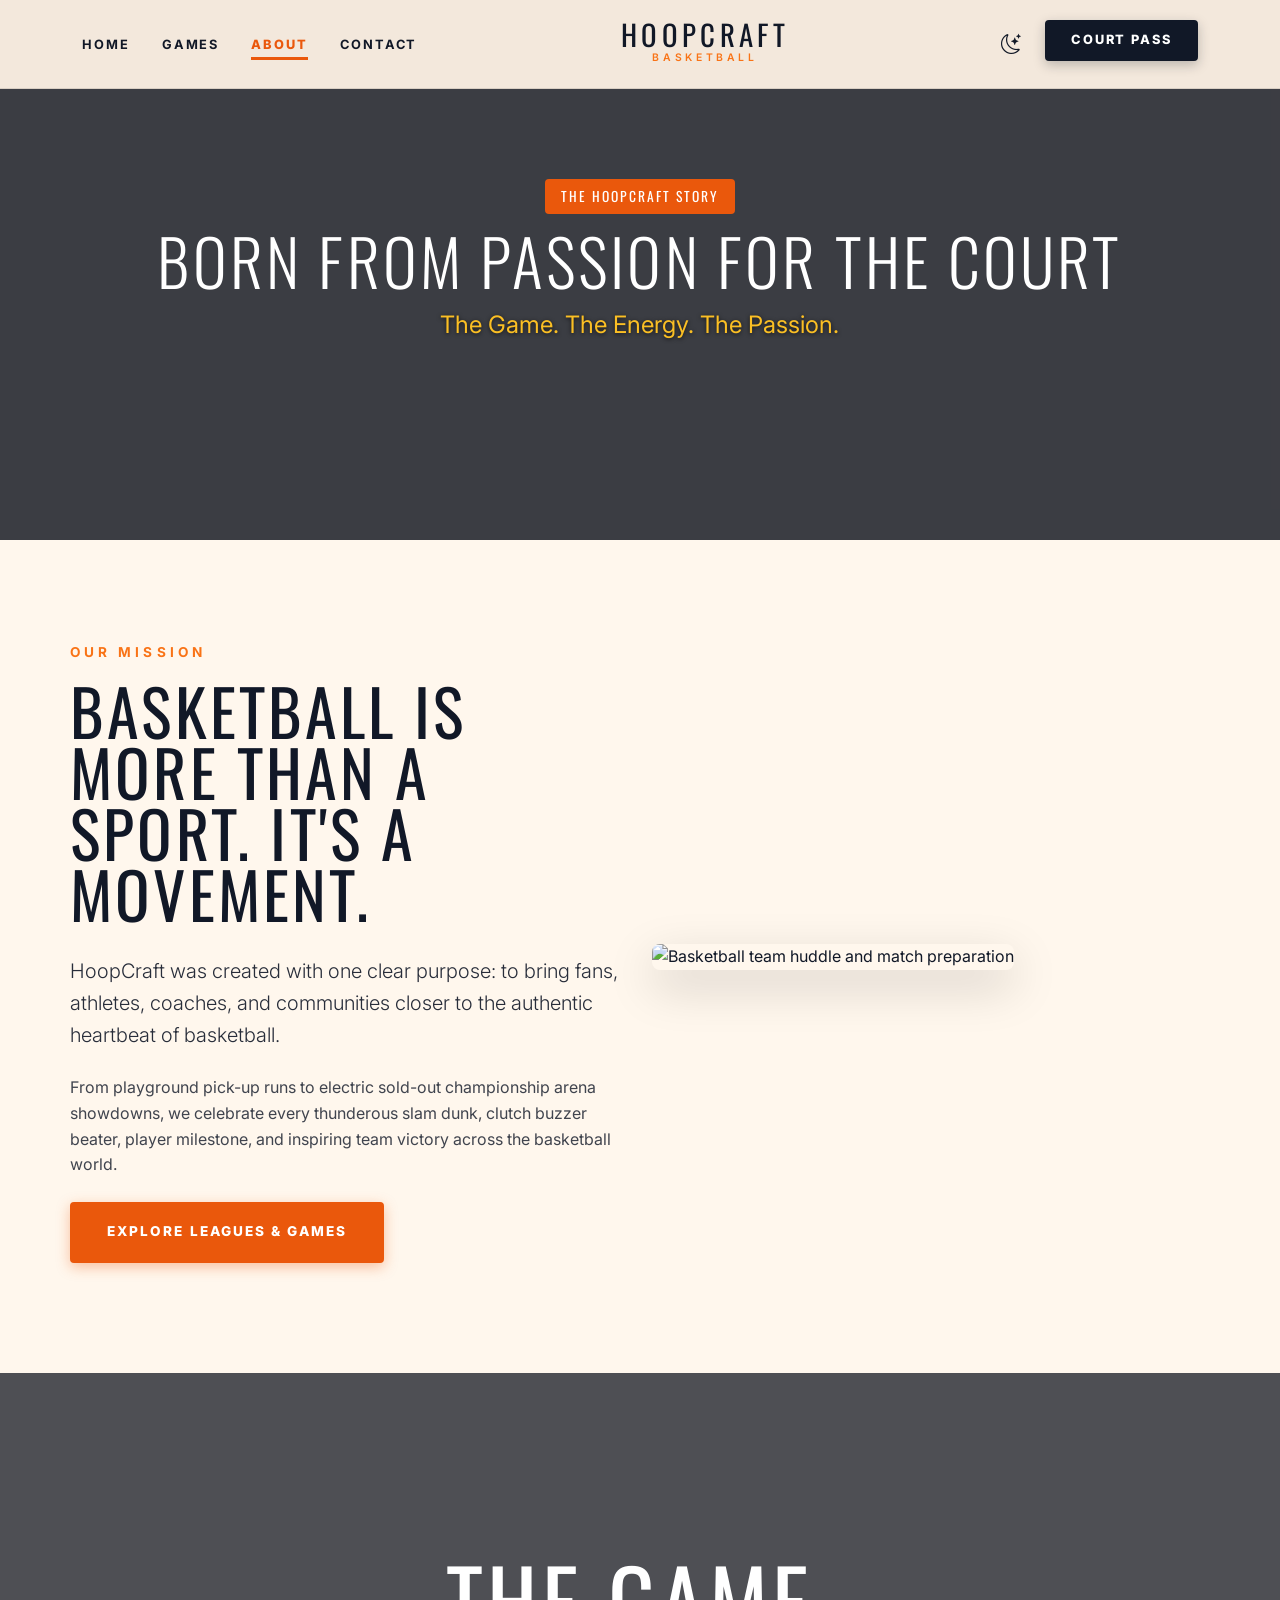
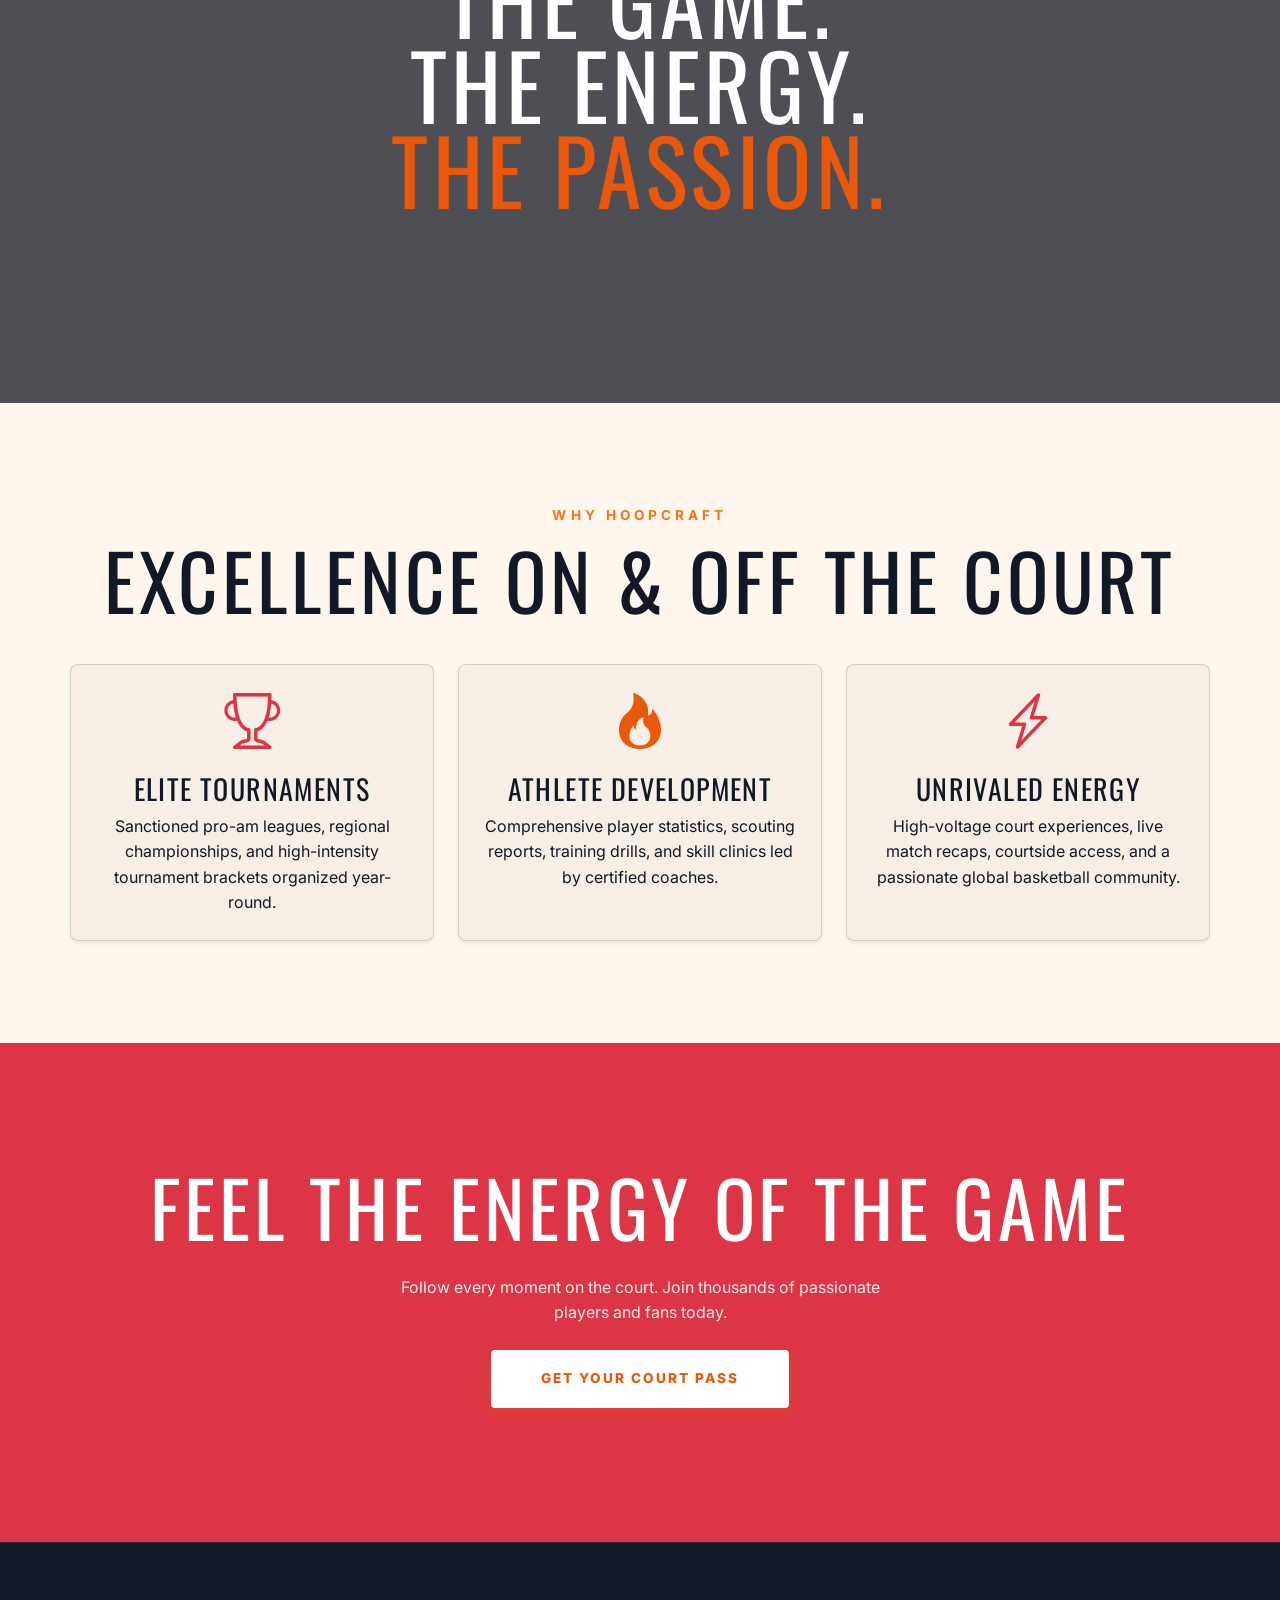
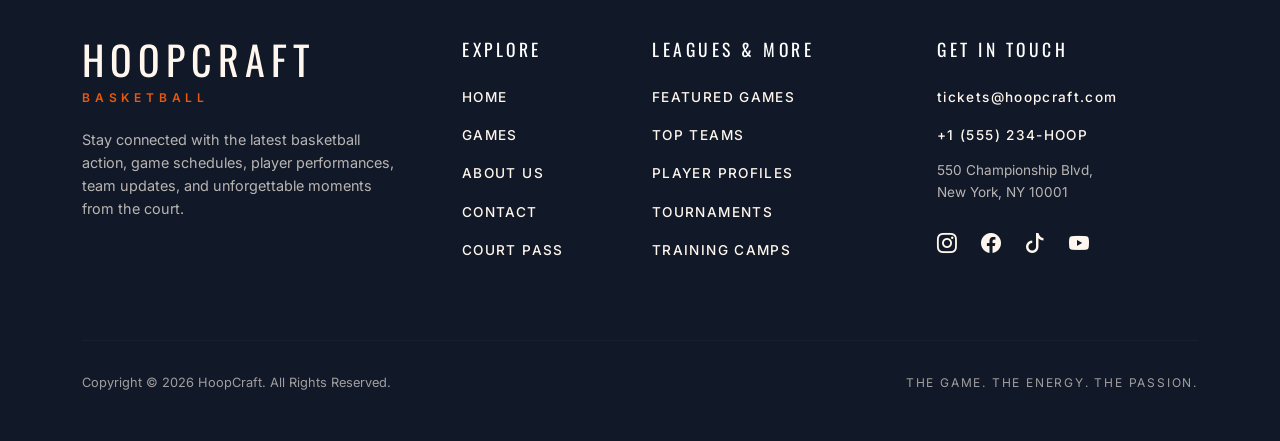
==== about.html @ c0558b5f "feat: complete basketball website with responsive UI and theme updates" ====
<!DOCTYPE html>
<html lang="en" data-theme="light">
<head>
  <meta charset="UTF-8">
  <meta name="viewport" content="width=device-width, initial-scale=1.0">
  
  <!-- SEO Metadata -->
  <title>About Us — HoopCraft Basketball</title>
  <meta name="description" content="Discover HoopCraft: Born from a deep passion for the court, celebrating athletes, unforgettable game moments, championships, and basketball culture.">
  
  <!-- Open Graph Metadata -->
  <meta property="og:title" content="About Us — HoopCraft Basketball">
  <meta property="og:description" content="Discover HoopCraft: Born from a deep passion for the court, celebrating athletes, unforgettable game moments, championships, and basketball culture.">
  <meta property="og:type" content="website">
  <meta property="og:image" content="https://images.unsplash.com/photo-1504450758481-7338eba7524a">

  <!-- Favicon -->
  <link rel="icon" type="image/svg+xml" href="assets/images/favicon.svg">

  <!-- Bootstrap 5 CDN -->
  <link href="https://cdn.jsdelivr.net/npm/bootstrap@5.3.0/dist/css/bootstrap.min.css" rel="stylesheet">
  <!-- Bootstrap Icons CDN -->
  <link href="https://cdn.jsdelivr.net/npm/bootstrap-icons@1.11.0/font/bootstrap-icons.css" rel="stylesheet">
  
  <!-- Local Styles -->
  <link rel="stylesheet" href="assets/css/style.css">
</head>
<body>

  <!-- Header Navigation -->
  <header>
    <nav class="header-nav">
      <div class="container d-flex align-items-center justify-content-between">
        <!-- Desktop Navigation: Left -->
        <ul class="nav-desktop-links d-flex list-unstyled m-0 p-0">
          <li><a href="index.html" class="nav-link-custom">Home</a></li>
          <li><a href="menu.html" class="nav-link-custom">Games</a></li>
          <li><a href="about.html" class="nav-link-custom active">About</a></li>
          <li><a href="contact.html" class="nav-link-custom">Contact</a></li>
        </ul>
        
        <!-- Logo: Center -->
        <div class="brand-logo-container">
          <a href="index.html" class="brand-logo">
            HOOPCRAFT
            <span>BASKETBALL</span>
          </a>
        </div>

        <!-- Desktop Navigation: Right -->
        <div class="d-flex align-items-center">
          <button class="theme-toggle-btn me-3" aria-label="Toggle Light and Dark Mode">
            <i class="bi bi-moon-stars"></i>
          </button>
          <div class="nav-desktop-reserve">
            <a href="reservation.html" class="btn-premium btn-premium-solid py-2 px-4" style="font-size: 0.8rem;">COURT PASS</a>
          </div>
          <!-- Mobile Hamburger Toggle -->
          <button class="hamburger-menu ms-2" aria-label="Open Navigation Overlay">
            <i class="bi bi-list"></i>
          </button>
        </div>
      </div>
    </nav>

    <!-- Mobile Navigation Overlay Drawer -->
    <div class="mobile-nav-overlay">
      <button class="mobile-nav-close" aria-label="Close Navigation Overlay">
        <i class="bi bi-x-lg"></i>
      </button>
      <ul class="mobile-nav-links">
        <li class="mobile-nav-item"><a href="index.html" class="mobile-nav-link">Home</a></li>
        <li class="mobile-nav-item"><a href="menu.html" class="mobile-nav-link">Games</a></li>
        <li class="mobile-nav-item"><a href="about.html" class="mobile-nav-link active">About</a></li>
        <li class="mobile-nav-item"><a href="contact.html" class="mobile-nav-link">Contact</a></li>
        <li class="mobile-nav-item mt-3"><a href="reservation.html" class="mobile-nav-btn-tab">COURT PASS</a></li>
      </ul>
    </div>
  </header>

  <main>
    <!-- About Hero Section -->
    <section class="page-hero">
      <div class="page-hero-bg" style="background-image: url('https://images.unsplash.com/photo-1504450758481-7338eba7524a');"></div>
      <div class="page-hero-overlay" style="background: rgba(11,15,25,0.8);"></div>
      <div class="page-hero-content">
        <span class="badge-fast-food mb-2">THE HOOPCRAFT STORY</span>
        <h1 class="display-3 font-heading text-white">BORN FROM PASSION FOR THE COURT</h1>
        <p class="font-body text-warning fs-4 mt-2">The Game. The Energy. The Passion.</p>
      </div>
    </section>

    <!-- Editorial Story Section -->
    <section class="section-padding container">
      <div class="row align-items-center gy-5">
        <div class="col-lg-6 animate-slide-left">
          <span class="small-label">OUR MISSION</span>
          <h2 class="section-title" style="font-size: clamp(2.5rem, 5vw, 4.5rem);">BASKETBALL IS MORE THAN A SPORT. IT'S A MOVEMENT.</h2>
          <p class="font-body fs-5 mb-4" style="opacity: 0.9; font-weight: 300;">
            HoopCraft was created with one clear purpose: to bring fans, athletes, coaches, and communities closer to the authentic heartbeat of basketball.
          </p>
          <p class="font-body mb-4" style="opacity: 0.8;">
            From playground pick-up runs to electric sold-out championship arena showdowns, we celebrate every thunderous slam dunk, clutch buzzer beater, player milestone, and inspiring team victory across the basketball world.
          </p>
          <a href="menu.html" class="btn-premium btn-premium-solid">EXPLORE LEAGUES &amp; GAMES</a>
        </div>

        <div class="col-lg-6 animate-slide-right stagger-1">
          <div class="position-relative">
            <img src="https://encrypted-tbn0.gstatic.com/images?q=tbn:ANd9GcQwoprIeT97_FfTJOeS6K6BUx9NhJBRq5Vjdr_ra5K9u4qt_gdjZ7F3lJY&s=10" alt="Basketball team huddle and match preparation" class="img-fluid rounded-3 shadow-lg w-100">
          </div>
        </div>
      </div>
    </section>

    <!-- Parallax Brand Statement Section -->
    <section class="parallax-image-section">
      <div class="parallax-bg" style="background-image: url('https://images.unsplash.com/photo-1546519638-68e109498ffc');"></div>
      <div class="parallax-overlay" style="background: rgba(11,15,25,0.72);"></div>
      <div class="parallax-content container text-center">
        <h2 class="animate-reveal text-white" style="font-size: clamp(2.8rem, 7vw, 6.5rem); font-family: var(--font-heading); line-height: 0.95;">
          THE GAME.<br>THE ENERGY.<br><span class="text-warning">THE PASSION.</span>
        </h2>
      </div>
    </section>

    <!-- Quality & Core Values Section -->
    <section class="section-padding container text-center">
      <span class="small-label animate-reveal">WHY HOOPCRAFT</span>
      <h2 class="section-title animate-reveal stagger-1 mb-5">EXCELLENCE ON &amp; OFF THE COURT</h2>

      <div class="row g-4">
        <!-- Feature 1 -->
        <div class="col-lg-4 col-md-6 animate-scale">
          <div class="p-4 rounded-3 h-100 shadow-sm" style="background-color: var(--card-bg); border: 1px solid var(--border-color);">
            <div class="display-4 text-danger mb-3"><i class="bi bi-trophy"></i></div>
            <h3 class="font-heading fs-3">ELITE TOURNAMENTS</h3>
            <p class="font-body opacity-80 mb-0">Sanctioned pro-am leagues, regional championships, and high-intensity tournament brackets organized year-round.</p>
          </div>
        </div>

        <!-- Feature 2 -->
        <div class="col-lg-4 col-md-6 animate-scale stagger-1">
          <div class="p-4 rounded-3 h-100 shadow-sm" style="background-color: var(--card-bg); border: 1px solid var(--border-color);">
            <div class="display-4 text-warning mb-3"><i class="bi bi-fire"></i></div>
            <h3 class="font-heading fs-3">ATHLETE DEVELOPMENT</h3>
            <p class="font-body opacity-80 mb-0">Comprehensive player statistics, scouting reports, training drills, and skill clinics led by certified coaches.</p>
          </div>
        </div>

        <!-- Feature 3 -->
        <div class="col-lg-4 col-md-6 animate-scale stagger-2">
          <div class="p-4 rounded-3 h-100 shadow-sm" style="background-color: var(--card-bg); border: 1px solid var(--border-color);">
            <div class="display-4 text-danger mb-3"><i class="bi bi-lightning-charge"></i></div>
            <h3 class="font-heading fs-3">UNRIVALED ENERGY</h3>
            <p class="font-body opacity-80 mb-0">High-voltage court experiences, live match recaps, courtside access, and a passionate global basketball community.</p>
          </div>
        </div>
      </div>
    </section>

    <!-- CTA Section -->
    <section class="section-padding text-center bg-danger text-white">
      <div class="container py-4">
        <h2 class="section-title text-white animate-reveal" style="font-size: clamp(2.5rem, 6vw, 5.5rem);">FEEL THE ENERGY OF THE GAME</h2>
        <p class="font-body mx-auto mb-4" style="max-width: 500px; opacity: 0.9;">
          Follow every moment on the court. Join thousands of passionate players and fans today.
        </p>
        <a href="reservation.html" class="btn-premium btn-premium-solid bg-white text-danger border-white py-3 px-5 fw-bold">GET YOUR COURT PASS</a>
      </div>
    </section>
  </main>

  <!-- Footer Section -->
  <footer class="footer-section">
    <div class="container">
      <div class="row gy-5">
        <!-- Brand Info -->
        <div class="col-lg-4 col-md-12">
          <a href="index.html" class="footer-logo">
            HOOPCRAFT
            <span class="text-warning">BASKETBALL</span>
          </a>
          <p class="font-body mt-4" style="opacity: 0.7; max-width: 320px; font-size: 0.9rem;">
            Stay connected with the latest basketball action, game schedules, player performances, team updates, and unforgettable moments from the court.
          </p>
        </div>
        
        <!-- Navigation Links -->
        <div class="col-lg-2 col-md-4 col-6">
          <h5 class="text-white mb-4 letter-spacing-lg" style="font-size: 1.1rem;">EXPLORE</h5>
          <ul class="footer-links">
            <li><a href="index.html" class="footer-link-item">Home</a></li>
            <li><a href="menu.html" class="footer-link-item">Games</a></li>
            <li><a href="about.html" class="footer-link-item">About Us</a></li>
            <li><a href="contact.html" class="footer-link-item">Contact</a></li>
            <li><a href="reservation.html" class="footer-link-item">Court Pass</a></li>
          </ul>
        </div>
        
        <!-- Categories -->
        <div class="col-lg-3 col-md-4 col-6">
          <h5 class="text-white mb-4 letter-spacing-lg" style="font-size: 1.1rem;">LEAGUES &amp; MORE</h5>
          <ul class="footer-links">
            <li><a href="menu.html" class="footer-link-item">Featured Games</a></li>
            <li><a href="menu.html" class="footer-link-item">Top Teams</a></li>
            <li><a href="menu.html" class="footer-link-item">Player Profiles</a></li>
            <li><a href="menu.html" class="footer-link-item">Tournaments</a></li>
            <li><a href="menu.html" class="footer-link-item">Training Camps</a></li>
          </ul>
        </div>
        
        <!-- Contact Details -->
        <div class="col-lg-3 col-md-4 col-12">
          <h5 class="text-white mb-4 letter-spacing-lg" style="font-size: 1.1rem;">GET IN TOUCH</h5>
          <ul class="footer-links mb-4">
            <li><a href="mailto:tickets@hoopcraft.com" class="footer-link-item" style="text-transform: none;">tickets@hoopcraft.com</a></li>
            <li><a href="tel:+15552344667" class="footer-link-item">+1 (555) 234-HOOP</a></li>
            <li><p class="mb-0" style="font-size: 0.85rem; opacity: 0.7;">550 Championship Blvd,<br>New York, NY 10001</p></li>
          </ul>
          <div class="social-links">
            <a href="#" class="social-link-item" aria-label="Instagram"><i class="bi bi-instagram"></i></a>
            <a href="#" class="social-link-item" aria-label="Facebook"><i class="bi bi-facebook"></i></a>
            <a href="#" class="social-link-item" aria-label="TikTok"><i class="bi bi-tiktok"></i></a>
            <a href="#" class="social-link-item" aria-label="YouTube"><i class="bi bi-youtube"></i></a>
          </div>
        </div>
      </div>
      
      <!-- Footer Bottom -->
      <div class="footer-bottom d-flex flex-column flex-md-row justify-content-between align-items-center">
        <p class="mb-0 text-center text-md-start">Copyright &copy; 2026 HoopCraft. All Rights Reserved.</p>
        <p class="mb-0 mt-2 mt-md-0 text-center text-md-end" style="font-size: 0.75rem; letter-spacing: 0.15em;">THE GAME. THE ENERGY. THE PASSION.</p>
      </div>
    </div>
  </footer>

  <!-- Scripts -->
  <script src="https://cdn.jsdelivr.net/npm/bootstrap@5.3.0/dist/js/bootstrap.bundle.min.js"></script>
  <script src="assets/js/main.js"></script>
</body>
</html>
---- assets/css/style.css ----
/* 
 * HOOPCRAFT — THE GAME. THE ENERGY. THE PASSION.
 * BASKETBALL DESIGN SYSTEM & STYLE SHEET
 */

@import url('https://fonts.googleapis.com/css2?family=Inter:wght@300;400;500;600;700;800;900&family=Oswald:wght@400;500;600;700&display=swap');

:root {
  /* Basketball Brand Colors */
  --color-orange: #F97316;
  --color-deep-orange: #EA580C;
  --color-charcoal: #111827;
  --color-deep-black: #0B0F19;
  --color-warm-white: #FFF7ED;
  --color-soft-gray: #F3F4F6;
  --color-gold: #FBBF24;

  /* Backward Compatibility Aliases */
  --color-sand: #FFF7ED;
  --color-espresso: #111827;
  --color-cream: #FFF7ED;
  --color-dark-brown: #0B0F19;
  --color-red: #EA580C;
  --color-yellow: #FBBF24;

  /* Theme variables - Light Mode by default */
  --bg-primary: var(--color-warm-white);
  --bg-secondary: var(--color-charcoal);
  --text-primary: var(--color-charcoal);
  --text-secondary: var(--color-warm-white);
  --accent: #EA580C; /* Deep Orange for sharp contrast in light mode */
  --accent-muted: #F97316; /* Orange for badges, highlights and labels */
  --border-color: rgba(17, 24, 39, 0.15);
  --border-hover: rgba(234, 88, 12, 0.5);
  --card-bg: rgba(17, 24, 39, 0.03);

  /* Basketball Typography */
  --font-heading: 'Oswald', sans-serif;
  --font-body: 'Inter', sans-serif;
  --font-script: 'Oswald', sans-serif;

  /* Transitions */
  --transition-smooth: all 0.5s cubic-bezier(0.25, 1, 0.5, 1);
  --transition-fast: all 0.25s ease;
}

[data-theme="dark"] {
  --bg-primary: var(--color-deep-black);
  --bg-secondary: var(--color-warm-white);
  --text-primary: var(--color-warm-white);
  --text-secondary: var(--color-charcoal);
  --accent: var(--color-orange); /* Vibrant Basketball Orange in dark mode */
  --accent-muted: var(--color-gold); /* Golden Yellow in dark mode */
  --border-color: rgba(255, 247, 237, 0.14);
  --border-hover: rgba(249, 115, 22, 0.5);
  --card-bg: rgba(255, 247, 237, 0.04);
}

[data-theme="dark"] .btn-premium-solid {
  border: 2px solid #FBBF24 !important;
  background-color: #EA580C !important;
  color: #ffffff !important;
  box-shadow: 0 4px 16px rgba(234, 88, 12, 0.45);
}

[data-theme="dark"] .btn-premium-solid:hover {
  background-color: #FBBF24 !important;
  border-color: #FBBF24 !important;
  color: #111827 !important;
}

[data-theme="dark"] .btn-premium-outline {
  border: 2px solid #FBBF24 !important;
  color: #FBBF24 !important;
}

/* Global Reset & Base Styles */
* {
  box-sizing: border-box;
  margin: 0;
  padding: 0;
}

html {
  scroll-behavior: smooth;
  overflow-x: hidden;
  font-size: 16px;
}

body {
  font-family: var(--font-body);
  background-color: var(--bg-primary);
  color: var(--text-primary);
  transition: background-color 0.6s cubic-bezier(0.25, 1, 0.5, 1), color 0.6s cubic-bezier(0.25, 1, 0.5, 1);
  overflow-x: hidden;
  line-height: 1.6;
}

/* Page Transition Overlay */
.page-transition-overlay {
  position: fixed;
  top: 0;
  left: 0;
  width: 100%;
  height: 100%;
  background-color: var(--color-espresso);
  z-index: 9999;
  transform: translateY(0);
  transition: transform 0.6s cubic-bezier(0.85, 0, 0.15, 1);
  pointer-events: none;
}
.page-transition-overlay.active {
  transform: translateY(-100%);
}

/* Custom Scrollbar */
::-webkit-scrollbar {
  width: 8px;
}
::-webkit-scrollbar-track {
  background: var(--bg-primary);
}
::-webkit-scrollbar-thumb {
  background: var(--accent-muted);
}
::-webkit-scrollbar-thumb:hover {
  background: var(--accent);
}

/* Typography & Headers */
h1, h2, h3, h4, h5, h6 {
  font-family: var(--font-heading);
  letter-spacing: 0.05em;
  font-weight: 400;
  text-transform: uppercase;
}

.font-script {
  font-family: var(--font-script);
  font-style: italic;
  text-transform: none;
  font-weight: 400;
  letter-spacing: 0;
}

.text-stroke {
  -webkit-text-stroke: 1px var(--text-primary);
  color: transparent;
}

/* Utility Layouts */
.section-padding {
  padding: clamp(4rem, 8vw, 10rem) 0;
}

.letter-spacing-lg {
  letter-spacing: 0.2em;
}

.small-label {
  font-family: var(--font-body);
  font-weight: 700;
  font-size: clamp(0.7rem, 1.5vw, 0.85rem);
  text-transform: uppercase;
  color: var(--accent-muted);
  display: block;
  margin-bottom: 1rem;
  letter-spacing: 0.3em;
}

.section-title {
  font-size: clamp(2.5rem, 6vw, 5.5rem);
  line-height: 0.95;
  margin-bottom: 2rem;
}

/* Premium Buttons */
.btn-premium {
  font-family: var(--font-body);
  font-weight: 700;
  font-size: 0.85rem;
  letter-spacing: 0.15em;
  text-transform: uppercase;
  padding: 1.1rem 2.2rem;
  border-radius: 4px;
  transition: var(--transition-smooth);
  position: relative;
  overflow: hidden;
  z-index: 1;
  display: inline-block;
  text-decoration: none;
  text-align: center;
}

.btn-premium-outline {
  border: 2px solid var(--text-primary);
  background: transparent;
  color: var(--text-primary) !important;
}

.btn-premium-outline::before {
  content: '';
  position: absolute;
  top: 0;
  left: 0;
  width: 100%;
  height: 100%;
  background-color: var(--color-red);
  z-index: -1;
  transform: scaleX(0);
  transform-origin: right;
  transition: transform 0.4s cubic-bezier(0.25, 1, 0.5, 1);
}

.btn-premium-outline:hover {
  color: #ffffff !important;
  border-color: var(--color-red);
}

.btn-premium-outline:hover::before {
  transform: scaleX(1);
  transform-origin: left;
}

.btn-premium-solid {
  border: 2px solid var(--color-deep-orange);
  background: var(--color-deep-orange);
  color: #ffffff !important;
  font-weight: 800;
  box-shadow: 0 4px 14px rgba(234, 88, 12, 0.35);
}

.btn-premium-solid:hover {
  background-color: var(--color-gold) !important;
  border-color: var(--color-gold) !important;
  color: #111827 !important;
  box-shadow: 0 6px 20px rgba(251, 191, 36, 0.45);
}

/* CTA Section White Button Override */
.btn-premium-solid.bg-white,
.btn-premium.bg-white,
.bg-danger .btn-premium-solid,
.bg-danger .btn-premium {
  background-color: #ffffff !important;
  color: #EA580C !important;
  border-color: #ffffff !important;
  font-weight: 800 !important;
}

.btn-premium-solid.bg-white:hover,
.btn-premium.bg-white:hover,
.bg-danger .btn-premium-solid:hover,
.bg-danger .btn-premium:hover {
  background-color: #111827 !important;
  color: #ffffff !important;
  border-color: #111827 !important;
}

.btn-premium-text {
  font-family: var(--font-body);
  font-weight: 700;
  font-size: 0.85rem;
  letter-spacing: 0.15em;
  text-transform: uppercase;
  color: var(--text-primary);
  text-decoration: none;
  display: inline-flex;
  align-items: center;
  gap: 0.75rem;
  position: relative;
  padding-bottom: 0.25rem;
}

.btn-premium-text::after {
  content: '';
  position: absolute;
  bottom: 0;
  left: 0;
  width: 100%;
  height: 1px;
  background-color: var(--text-primary);
  transform: scaleX(0.3);
  transform-origin: left;
  transition: var(--transition-smooth);
}

.btn-premium-text:hover::after {
  transform: scaleX(1);
  background-color: var(--accent);
}

.btn-premium-text i {
  transition: transform 0.3s ease;
}

.btn-premium-text:hover i {
  transform: translateX(5px);
  color: var(--accent);
}

/* Header & Sticky Nav */
.header-nav {
  position: fixed;
  top: 0;
  left: 0;
  width: 100%;
  z-index: 1000;
  background: rgba(255, 244, 230, 0.94); /* Frosted Warm Cream in Light Mode */
  backdrop-filter: blur(12px);
  -webkit-backdrop-filter: blur(12px);
  border-bottom: 1px solid rgba(23, 23, 23, 0.12);
  padding: 1.25rem 0;
  transition: background-color 0.4s ease, padding 0.4s ease, border-color 0.4s ease, box-shadow 0.4s ease;
}

[data-theme="dark"] .header-nav {
  background: rgba(23, 23, 23, 0.94); /* Frosted Deep Charcoal in Dark Mode */
  border-bottom: 1px solid rgba(255, 244, 230, 0.12);
}

.header-nav.scrolled {
  padding: 0.8rem 0;
  box-shadow: 0 4px 30px rgba(0, 0, 0, 0.08);
}

.nav-desktop-links {
  display: flex;
  gap: 2rem;
  list-style: none;
  margin: 0;
  padding: 0;
  align-items: center;
}

.nav-link-custom {
  font-family: var(--font-body);
  font-size: 0.8rem;
  font-weight: 700;
  text-transform: uppercase;
  color: var(--text-primary);
  text-decoration: none;
  letter-spacing: 0.15em;
  position: relative;
  padding: 0.5rem 0;
  transition: var(--transition-fast);
}

.nav-link-custom::after {
  content: '';
  position: absolute;
  bottom: 0;
  left: 0;
  width: 100%;
  height: 2px;
  background-color: var(--text-primary);
  transform: scaleX(0);
  transform-origin: right;
  transition: transform 0.4s cubic-bezier(0.25, 1, 0.5, 1);
}

.nav-link-custom:hover {
  color: var(--accent-muted);
}

.nav-link-custom:hover::after {
  transform: scaleX(1);
  transform-origin: left;
}

/* Active Link Contrast System */
.nav-link-custom.active {
  color: var(--accent) !important;
  font-weight: 800;
}

.nav-link-custom.active::after {
  transform: scaleX(1);
  transform-origin: left;
  background-color: var(--accent);
  height: 3px;
}

[data-theme="dark"] .nav-link-custom.active {
  color: #FBBF24 !important;
}

[data-theme="dark"] .nav-link-custom.active::after {
  background-color: #FBBF24;
  height: 3px;
}

/* Typographic Logo */
.brand-logo-container {
  text-align: center;
}
.brand-logo {
  font-family: var(--font-heading);
  font-size: 1.8rem;
  letter-spacing: 0.15em;
  color: var(--text-primary);
  text-decoration: none;
  line-height: 1;
  display: inline-block;
  transition: var(--transition-fast);
}

.brand-logo span {
  display: block;
  font-size: 0.65rem;
  letter-spacing: 0.35em;
  font-family: var(--font-body);
  font-weight: 600;
  color: var(--accent-muted);
  margin-top: 0.25rem;
}
.brand-logo:hover {
  color: var(--accent-muted);
}

/* Theme Toggle Button */
.theme-toggle-btn {
  background: transparent;
  border: none;
  color: var(--text-primary);
  font-size: 1.25rem;
  cursor: pointer;
  padding: 0.5rem;
  display: flex;
  align-items: center;
  justify-content: center;
  transition: var(--transition-fast);
  margin-right: 1.5rem;
}

.theme-toggle-btn:hover {
  color: var(--accent-muted);
  transform: rotate(15deg);
}

/* Header ORDER NOW Button Styling */
.header-nav .nav-desktop-reserve a.btn-premium,
.header-nav .btn-premium-solid,
.header-nav .btn-premium {
  background-color: #111827 !important;
  color: #ffffff !important;
  border: 2px solid #111827 !important;
  font-weight: 800 !important;
  letter-spacing: 0.15em !important;
  opacity: 1 !important;
  visibility: visible !important;
  box-shadow: 0 4px 12px rgba(17, 24, 39, 0.25);
  transition: all 0.3s ease;
}

.header-nav .nav-desktop-reserve a.btn-premium:hover,
.header-nav .btn-premium-solid:hover,
.header-nav .btn-premium:hover {
  background-color: #EA580C !important;
  color: #ffffff !important;
  border-color: #EA580C !important;
  box-shadow: 0 6px 18px rgba(234, 88, 12, 0.4);
  transform: translateY(-2px);
}

[data-theme="dark"] .header-nav .nav-desktop-reserve a.btn-premium,
[data-theme="dark"] .header-nav .btn-premium-solid {
  background-color: #EA580C !important;
  color: #ffffff !important;
  border-color: #EA580C !important;
}

[data-theme="dark"] .header-nav .nav-desktop-reserve a.btn-premium:hover,
[data-theme="dark"] .header-nav .btn-premium-solid:hover {
  background-color: #FBBF24 !important;
  color: #111827 !important;
  border-color: #FBBF24 !important;
}

/* Hamburger & Mobile Menu Overlay */
.hamburger-menu {
  background: transparent;
  border: none;
  color: var(--text-primary);
  font-size: 1.75rem;
  cursor: pointer;
  display: none; /* Block on tablet/mobile */
  align-items: center;
  justify-content: center;
  transition: var(--transition-fast);
}

.hamburger-menu:hover {
  color: var(--accent);
}

.mobile-nav-overlay {
  position: fixed;
  top: 0;
  left: 0;
  width: 100%;
  height: 100vh;
  background-color: var(--color-espresso);
  z-index: 2000;
  display: flex;
  flex-direction: column;
  justify-content: center;
  align-items: center;
  transform: translateY(-100%);
  transition: transform 0.6s cubic-bezier(0.85, 0, 0.15, 1);
}

.mobile-nav-overlay.open {
  transform: translateY(0);
}

.mobile-nav-close {
  position: absolute;
  top: 2rem;
  right: 2rem;
  background: transparent;
  border: none;
  color: var(--color-cream);
  font-size: 2rem;
  cursor: pointer;
  transition: var(--transition-fast);
}
.mobile-nav-close:hover {
  color: var(--color-gold);
}

.mobile-nav-links {
  list-style: none;
  text-align: center;
  padding: 0;
}

.mobile-nav-item {
  margin: 1.5rem 0;
  opacity: 0;
  transform: translateY(30px);
  transition: opacity 0.5s ease, transform 0.5s ease;
}

.mobile-nav-overlay.open .mobile-nav-item {
  opacity: 1;
  transform: translateY(0);
}

/* Add delays to list items when open */
.mobile-nav-overlay.open .mobile-nav-item:nth-child(1) { transition-delay: 0.1s; }
.mobile-nav-overlay.open .mobile-nav-item:nth-child(2) { transition-delay: 0.2s; }
.mobile-nav-overlay.open .mobile-nav-item:nth-child(3) { transition-delay: 0.3s; }
.mobile-nav-overlay.open .mobile-nav-item:nth-child(4) { transition-delay: 0.4s; }
.mobile-nav-overlay.open .mobile-nav-item:nth-child(5) { transition-delay: 0.5s; }

.mobile-nav-link {
  font-family: var(--font-heading);
  font-size: clamp(2.2rem, 7vw, 4rem);
  text-transform: uppercase;
  color: var(--color-cream);
  text-decoration: none;
  letter-spacing: 0.1em;
  transition: var(--transition-fast);
  display: inline-block;
  position: relative;
}

.mobile-nav-link:hover {
  color: var(--color-gold);
}

/* Mobile Hamburger Menu Active Page Highlight in Both Themes */
.mobile-nav-link.active {
  color: #FBBF24 !important; /* Vivid Golden Yellow */
  font-weight: 800;
  text-shadow: 0 0 16px rgba(251, 191, 36, 0.45);
}

.mobile-nav-link.active::after {
  content: '';
  display: block;
  width: 50%;
  height: 4px;
  background-color: var(--color-deep-orange);
  margin: 0.3rem auto 0 auto;
  border-radius: 2px;
}

/* Separate Tab Button for Order Now in Hamburger Menu */
.mobile-nav-btn-tab {
  display: inline-block;
  font-family: var(--font-heading);
  font-size: clamp(1.2rem, 4vw, 1.6rem);
  letter-spacing: 0.15em;
  text-transform: uppercase;
  padding: 0.8rem 2.5rem;
  border-radius: 50px; /* Tab button pill shape */
  border: 2px solid #FBBF24 !important;
  background-color: #EA580C !important;
  color: #ffffff !important;
  text-decoration: none;
  font-weight: 800;
  box-shadow: 0 6px 20px rgba(234, 88, 12, 0.45);
  transition: all 0.3s ease;
}

.mobile-nav-btn-tab:hover,
.mobile-nav-btn-tab.active {
  background-color: #FBBF24 !important;
  border-color: #FBBF24 !important;
  color: #111827 !important;
  box-shadow: 0 8px 25px rgba(251, 191, 36, 0.6);
  transform: translateY(-2px);
}

.mobile-nav-brand {
  display: none !important;
}
.mobile-nav-brand h4 {
  font-family: var(--font-heading);
  color: var(--color-cream);
  font-size: 1.2rem;
  letter-spacing: 0.2rem;
}
.mobile-nav-brand p {
  font-family: var(--font-body);
  color: var(--accent-muted);
  font-size: 0.7rem;
  text-transform: uppercase;
  letter-spacing: 0.3rem;
}

/* Hero Section Styles */
.hero-split {
  height: 100vh;
  min-height: 650px;
  width: 100%;
  display: flex;
  overflow: hidden;
  position: relative;
}

.hero-left {
  width: 50%;
  height: 100%;
  position: relative;
  overflow: hidden;
}

.hero-img-wrapper {
  width: 100%;
  height: 100%;
  overflow: hidden;
  clip-path: inset(0 100% 0 0); /* will animate to inset(0 0 0 0) */
  transition: clip-path 1.5s cubic-bezier(0.77, 0, 0.175, 1);
}

.hero-left img {
  width: 100%;
  height: 100%;
  object-fit: cover;
  transform: scale(1.15);
  transition: transform 1.8s cubic-bezier(0.25, 1, 0.5, 1);
}

.hero-right {
  width: 50%;
  height: 100%;
  background-color: var(--color-espresso);
  display: flex;
  align-items: center;
  padding: 100px 7% 4% 6%;
  position: relative;
  color: var(--color-cream);
}

.hero-content {
  position: relative;
  z-index: 10;
  width: 100%;
  max-width: 580px;
}

.hero-title {
  font-size: clamp(2.2rem, 4.8vw, 4.4rem);
  line-height: 1.02;
  margin-bottom: 1.25rem;
  position: relative;
  color: var(--color-cream);
  text-shadow: 0 4px 25px rgba(0, 0, 0, 0.6);
}

@media (min-width: 1200px) {
  .hero-title {
    margin-left: 0;
    width: 100%;
    z-index: 20;
  }
}

.hero-title span {
  display: block;
  overflow: hidden;
}

.hero-title span span {
  display: block;
  transform: translateY(100%);
  transition: transform 1.2s cubic-bezier(0.25, 1, 0.5, 1);
}

.hero-subtitle {
  opacity: 0;
  transform: translateY(30px);
  transition: opacity 1s ease, transform 1s ease;
  transition-delay: 0.6s;
  max-width: 450px;
}

.hero-actions {
  opacity: 1;
  transform: translateY(0);
  margin-top: 1.5rem;
}

.hero-actions .btn-premium-solid,
.hero-right .btn-premium-solid {
  background-color: #EA580C !important;
  border: 2px solid #EA580C !important;
  color: #ffffff !important;
  font-weight: 800 !important;
  box-shadow: 0 6px 20px rgba(234, 88, 12, 0.45);
}

.hero-actions .btn-premium-solid:hover,
.hero-right .btn-premium-solid:hover {
  background-color: #FBBF24 !important;
  border-color: #FBBF24 !important;
  color: #111827 !important;
  box-shadow: 0 8px 24px rgba(251, 191, 36, 0.55);
  transform: translateY(-3px);
}

.hero-actions .btn-premium-outline,
.hero-right .btn-premium-outline {
  background-color: transparent !important;
  border: 2px solid #ffffff !important;
  color: #ffffff !important;
  font-weight: 700 !important;
}

.hero-actions .btn-premium-outline:hover,
.hero-right .btn-premium-outline:hover {
  background-color: #ffffff !important;
  border-color: #ffffff !important;
  color: #111827 !important;
  transform: translateY(-3px);
}

.hero-actions {
  opacity: 1 !important;
  transform: translateY(0) !important;
  margin-top: 2rem;
  display: flex;
  gap: 1.5rem;
  flex-wrap: wrap;
}

.hero-est {
  position: absolute;
  right: 3rem;
  top: 8.5rem;
  writing-mode: vertical-rl;
  font-family: var(--font-body);
  font-weight: 700;
  font-size: 0.75rem;
  letter-spacing: 0.4em;
  color: #FBBF24 !important; /* Bright Gold color for high visibility in both Light and Dark mode */
  opacity: 1 !important;
  visibility: visible !important;
  z-index: 15;
  transition: opacity 1s ease;
}

[data-theme="light"] .hero-est,
[data-theme="dark"] .hero-est {
  color: #FBBF24 !important;
  opacity: 1 !important;
  visibility: visible !important;
}

.hero-scroll-indicator {
  position: absolute;
  bottom: 3rem;
  left: 8%;
  display: flex;
  align-items: center;
  gap: 1rem;
  font-family: var(--font-body);
  font-size: 0.7rem;
  letter-spacing: 0.3em;
  font-weight: 700;
  color: var(--accent-muted);
  text-transform: uppercase;
  z-index: 20;
  opacity: 0;
  animation: fadeIn 1s ease forwards;
  animation-delay: 1.5s;
}

.scroll-line {
  width: 40px;
  height: 1px;
  background-color: var(--accent-muted);
  position: relative;
  overflow: hidden;
}

.scroll-line::after {
  content: '';
  position: absolute;
  top: 0;
  left: 0;
  width: 100%;
  height: 100%;
  background-color: var(--accent);
  transform: scaleX(0);
  transform-origin: left;
  animation: scrollLineAnim 2s infinite ease-in-out;
}

@keyframes scrollLineAnim {
  0% { transform: scaleX(0); transform-origin: left; }
  50% { transform: scaleX(1); transform-origin: left; }
  50.1% { transform-origin: right; }
  100% { transform: scaleX(0); transform-origin: right; }
}

@keyframes fadeIn {
  from { opacity: 0; }
  to { opacity: 1; }
}

/* Page Hero Components */
.page-hero {
  position: relative;
  height: 60vh;
  min-height: 400px;
  width: 100%;
  display: flex;
  align-items: center;
  justify-content: center;
  text-align: center;
  color: var(--color-cream);
  overflow: hidden;
}

.page-hero-bg {
  position: absolute;
  top: 0;
  left: 0;
  width: 100%;
  height: 100%;
  background-size: cover;
  background-position: center;
  z-index: 1;
  transform: scale(1.05);
  transition: transform 0.5s ease-out;
}

.page-hero-overlay {
  position: absolute;
  top: 0;
  left: 0;
  width: 100%;
  height: 100%;
  background-color: rgba(23, 20, 18, 0.7);
  z-index: 2;
}

.page-hero-content {
  position: relative;
  z-index: 3;
  padding: 0 1rem;
}

/* Editorial Statement Section */
.statement-wrapper {
  text-align: center;
  max-width: 800px;
  margin: 0 auto;
}

.vertical-line {
  width: 1px;
  height: clamp(50px, 8vw, 120px);
  background-color: var(--border-hover);
  margin: 2.5rem auto 0;
  transform: scaleY(0);
  transform-origin: top;
  transition: transform 1.2s cubic-bezier(0.25, 1, 0.5, 1);
}

.vertical-line.reveal {
  transform: scaleY(1);
}

/* Signature Dishes Grid - Horizontal Scrolling / Flex layout */
/* Featured Showdowns Grid - Horizontal Scrolling / Flex layout */
.dishes-row {
  display: flex;
  gap: 2.5rem;
  overflow-x: auto;
  padding: 1.5rem 0 2.5rem 0;
  scrollbar-width: thin;
  scrollbar-color: var(--accent-muted) transparent;
}
.dishes-row::-webkit-scrollbar {
  height: 6px;
}
.dishes-row::-webkit-scrollbar-track {
  background: rgba(17, 24, 39, 0.05);
}
.dishes-row::-webkit-scrollbar-thumb {
  background: var(--accent-muted);
  border-radius: 3px;
}

.dish-card-custom {
  flex: 0 0 340px;
  width: 340px;
  display: flex;
  flex-direction: column;
  transition: var(--transition-smooth);
  position: relative;
}

.dish-img-container {
  width: 340px;
  height: 340px;
  border-radius: 50%;
  overflow: hidden;
  margin-bottom: 1.5rem;
  position: relative;
  border: 2px solid var(--border-color);
  background-color: var(--card-bg);
  flex-shrink: 0;
}

.dish-img-container img {
  width: 100%;
  height: 100%;
  object-fit: cover;
  transition: transform 0.8s cubic-bezier(0.25, 1, 0.5, 1);
}

.dish-info {
  display: flex;
  flex-direction: column;
  flex-grow: 1;
  text-align: left;
}

.dish-cat {
  font-size: 0.7rem;
  font-weight: 800;
  letter-spacing: 0.18em;
  text-transform: uppercase;
  color: var(--accent-muted);
  margin-bottom: 0.4rem;
  display: block;
}

.dish-name-row {
  margin-bottom: 0.5rem;
}

.dish-name {
  font-size: 1.45rem;
  line-height: 1.2;
  font-family: var(--font-heading);
  letter-spacing: 0.04em;
  color: var(--text-primary);
  margin: 0 0 0.5rem 0;
  min-height: 3.5rem;
  display: flex;
  align-items: center;
  transition: var(--transition-fast);
}

.dish-price {
  font-family: var(--font-heading);
  font-weight: 700;
  color: var(--accent);
  font-size: 0.95rem;
  letter-spacing: 0.08em;
  display: inline-flex;
  align-items: center;
  gap: 0.4rem;
  margin-bottom: 0.75rem;
  padding: 0.25rem 0.65rem;
  background: rgba(234, 88, 12, 0.12);
  border-radius: 4px;
  width: fit-content;
  transition: var(--transition-fast);
}

[data-theme="dark"] .dish-price {
  color: #FBBF24 !important;
  background: rgba(251, 191, 36, 0.12);
}

.dish-desc {
  font-size: 0.9rem;
  opacity: 0.85;
  color: var(--text-primary);
  line-height: 1.5;
  font-weight: 400;
  min-height: 4.2rem;
  margin-bottom: 1.25rem;
}

.dish-info .btn-premium {
  margin-top: auto;
}

.dish-card-custom:hover .dish-img-container img {
  transform: scale(1.08);
}
.dish-card-custom:hover .dish-name {
  color: var(--accent);
}
.dish-card-custom:hover .dish-price {
  background-color: var(--accent);
  color: #ffffff !important;
}

/* Full Width Parallax Image */
.parallax-image-section {
  position: relative;
  height: 70vh;
  min-height: 500px;
  overflow: hidden;
  display: flex;
  align-items: center;
  justify-content: center;
  text-align: center;
  color: var(--color-cream);
}
.parallax-bg {
  position: absolute;
  top: 0;
  left: 0;
  width: 100%;
  height: 120%; /* extra height for movement */
  background-size: cover;
  background-position: center;
  z-index: 1;
  will-change: transform;
}
.parallax-overlay {
  position: absolute;
  top: 0;
  left: 0;
  width: 100%;
  height: 100%;
  background-color: rgba(23, 20, 18, 0.6);
  z-index: 2;
}
.parallax-content {
  position: relative;
  z-index: 3;
  padding: 0 1.5rem;
  max-width: 900px;
}

.parallax-content .btn-premium,
.parallax-content .btn-warning {
  background-color: #FBBF24 !important;
  color: #111827 !important;
  border: 2px solid #ffffff !important;
  font-weight: 800 !important;
  box-shadow: 0 4px 18px rgba(0, 0, 0, 0.35);
}

.parallax-content .btn-premium:hover,
.parallax-content .btn-warning:hover {
  background-color: #EA580C !important;
  color: #ffffff !important;
  border-color: #ffffff !important;
  box-shadow: 0 6px 22px rgba(234, 88, 12, 0.55);
}

/* Editorial Split Section (Philosophy, Ingredients, etc.) */
.editorial-split-section {
  display: flex;
  align-items: center;
  gap: 5%;
  flex-wrap: wrap;
}

.editorial-split-left {
  flex: 1 1 45%;
  min-width: 320px;
}

.editorial-split-right {
  flex: 1 1 50%;
  min-width: 320px;
  position: relative;
}

.overlapping-img-wrapper {
  position: relative;
  padding: 3rem 0;
}

.main-overlapping-img {
  width: 85%;
  height: auto;
  aspect-ratio: 4/5;
  object-fit: cover;
  position: relative;
  z-index: 2;
  box-shadow: 0 15px 35px rgba(0, 0, 0, 0.15);
}

.secondary-overlapping-img {
  position: absolute;
  bottom: 0;
  right: 0;
  width: 45%;
  aspect-ratio: 1/1;
  object-fit: cover;
  z-index: 3;
  border: 10px solid var(--bg-primary);
  box-shadow: 0 10px 25px rgba(0, 0, 0, 0.2);
  transition: transform 0.6s cubic-bezier(0.25, 1, 0.5, 1), border-color 0.6s ease;
}

.editorial-split-right:hover .secondary-overlapping-img {
  transform: translate(-10px, -10px);
}

/* Reservation CTA Section */
.reservation-cta-section {
  background-color: var(--color-espresso);
  color: var(--color-cream);
  text-align: center;
  position: relative;
  overflow: hidden;
}

.reservation-cta-section::before {
  content: '';
  position: absolute;
  top: 0;
  left: 0;
  width: 100%;
  height: 100%;
  background: radial-gradient(circle, rgba(185,139,109,0.05) 0%, rgba(0,0,0,0) 80%);
  pointer-events: none;
}

/* Menu Page Styles (Horizontal List, Dotted lines) */
.menu-category-section {
  margin-bottom: 5rem;
}

.menu-category-title {
  font-size: clamp(2rem, 4vw, 3.5rem);
  margin-bottom: 3rem;
  border-bottom: 1px solid var(--border-color);
  padding-bottom: 0.5rem;
  color: var(--text-primary);
}

.menu-list {
  display: flex;
  flex-direction: column;
  gap: 2rem;
}

.menu-row {
  display: flex;
  align-items: center;
  gap: 2rem;
  padding: 1.5rem;
  border-bottom: 1px dashed var(--border-color);
  transition: var(--transition-smooth);
  position: relative;
  background-color: transparent;
}

.menu-row-img-wrapper {
  width: 80px;
  height: 80px;
  border-radius: 50%;
  overflow: hidden;
  flex-shrink: 0;
  border: 1px solid var(--border-color);
}

.menu-row-img-wrapper img {
  width: 100%;
  height: 100%;
  object-fit: cover;
  transition: transform 0.6s ease;
}

.menu-row-content {
  flex-grow: 1;
}

.menu-row-title-bar {
  display: flex;
  align-items: baseline;
  justify-content: space-between;
}

.menu-row-title {
  font-family: var(--font-heading);
  font-size: 1.8rem;
  letter-spacing: 0.05em;
  margin: 0;
  transition: var(--transition-fast);
}

.menu-row-leader {
  flex-grow: 1;
  border-bottom: 1px dotted var(--border-hover);
  margin: 0 1rem;
}

.menu-row-price {
  font-family: var(--font-body);
  font-weight: 700;
  font-size: 1.25rem;
  color: var(--accent-muted);
  transition: var(--transition-fast);
}

.menu-row-desc {
  font-size: 0.9rem;
  opacity: 0.75;
  margin-top: 0.25rem;
  font-weight: 300;
}

/* Menu Row Hover Interactions */
.menu-row:hover {
  background-color: var(--card-bg);
  border-bottom: 1px solid var(--accent-muted);
}
.menu-row:hover .menu-row-img-wrapper img {
  transform: scale(1.15);
}
.menu-row:hover .menu-row-title {
  color: var(--accent-muted);
  transform: translateX(5px);
}
.menu-row:hover .menu-row-price {
  color: var(--accent);
}

/* About Chef Portrait layout */
.chef-image-wrapper {
  position: relative;
  overflow: hidden;
  box-shadow: 0 20px 40px rgba(0, 0, 0, 0.15);
}
.chef-image-wrapper img {
  width: 100%;
  height: auto;
  aspect-ratio: 3/4;
  object-fit: cover;
}
.chef-signature {
  font-family: var(--font-script);
  font-size: 2.5rem;
  color: var(--accent-muted);
  margin-top: 1.5rem;
}

/* Luxury Form Styles (Contact & Reservation) */
.luxury-form-group {
  position: relative;
  margin-bottom: 2.5rem;
}

.luxury-input {
  width: 100%;
  background: transparent;
  border: none;
  border-bottom: 1px solid var(--border-color);
  padding: 0.8rem 0;
  color: var(--text-primary);
  font-family: var(--font-body);
  font-size: 0.95rem;
  transition: var(--transition-fast);
  outline: none;
  border-radius: 0;
}

.luxury-label {
  position: absolute;
  top: 0.8rem;
  left: 0;
  font-family: var(--font-body);
  font-size: 0.85rem;
  text-transform: uppercase;
  letter-spacing: 0.15em;
  color: var(--accent-muted);
  font-weight: 600;
  pointer-events: none;
  transition: var(--transition-fast);
}

/* Input Focus States */
.luxury-input:focus,
.luxury-input:not(:placeholder-shown) {
  border-bottom: 1px solid var(--text-primary);
}

.luxury-input:focus + .luxury-label,
.luxury-input:not(:placeholder-shown) + .luxury-label {
  top: -1.2rem;
  font-size: 0.75rem;
  color: var(--accent-muted);
  font-weight: 700;
  opacity: 1;
}

/* Selection menu styled specifically for luxury form */
select.luxury-input {
  appearance: none;
  cursor: pointer;
}
.select-wrapper {
  position: relative;
}
.select-wrapper::after {
  content: '\F2E9'; /* Bootstrap Icon Chevron Down code */
  font-family: "bootstrap-icons";
  position: absolute;
  right: 0;
  top: 50%;
  transform: translateY(-50%);
  pointer-events: none;
  color: var(--accent-muted);
  font-size: 0.8rem;
}

/* Contact Details */
.contact-detail-item {
  margin-bottom: 2.5rem;
}
.contact-detail-item h4 {
  font-size: 1.25rem;
  margin-bottom: 0.5rem;
  letter-spacing: 0.1em;
}
.contact-detail-item p {
  opacity: 0.8;
  margin-bottom: 0.25rem;
}

/* Google Maps Container */
.map-container {
  width: 100%;
  height: 450px;
  background-color: var(--card-bg);
  border: 1px solid var(--border-color);
  position: relative;
  overflow: hidden;
  box-shadow: 0 15px 35px rgba(0, 0, 0, 0.05);
}
.map-placeholder {
  width: 100%;
  height: 100%;
  display: flex;
  flex-direction: column;
  align-items: center;
  justify-content: center;
  color: var(--text-primary);
  opacity: 0.7;
}

/* Luxury Reservation Layout */
.reservation-dining-wrapper {
  position: relative;
  height: 100%;
}
.reservation-dining-img {
  width: 100%;
  height: 100%;
  object-fit: cover;
  box-shadow: 0 20px 40px rgba(0, 0, 0, 0.15);
}

/* Footer Section */
.footer-section {
  background-color: var(--color-espresso);
  color: var(--color-cream);
  border-top: 1px solid rgba(247, 241, 234, 0.1);
  padding: 6rem 0 3rem 0;
}

.footer-logo {
  font-family: var(--font-heading);
  font-size: 2.5rem;
  letter-spacing: 0.15em;
  color: var(--color-cream);
  text-decoration: none;
  line-height: 1;
}

.footer-logo span {
  display: block;
  font-size: 0.75rem;
  letter-spacing: 0.4em;
  font-family: var(--font-body);
  font-weight: 600;
  color: var(--accent-muted);
  margin-top: 0.5rem;
}

.footer-links {
  list-style: none;
  padding: 0;
  margin: 0;
}
.footer-links li {
  margin-bottom: 0.8rem;
}
.footer-link-item {
  color: var(--color-cream);
  text-decoration: none;
  font-family: var(--font-body);
  font-size: 0.85rem;
  font-weight: 500;
  letter-spacing: 0.1em;
  text-transform: uppercase;
  transition: var(--transition-fast);
}
.footer-link-item:hover {
  color: var(--accent);
  padding-left: 5px;
}

.social-links {
  display: flex;
  gap: 1.5rem;
}
.social-link-item {
  color: var(--color-cream);
  font-size: 1.25rem;
  transition: var(--transition-fast);
}
.social-link-item:hover {
  color: var(--accent);
  transform: translateY(-3px);
}

.footer-bottom {
  border-top: 1px solid rgba(247, 241, 234, 0.05);
  margin-top: 4rem;
  padding-top: 2rem;
  font-size: 0.8rem;
  opacity: 0.6;
}

/* Coming Soon & 404 Specific Layouts */
.coming-soon-wrapper,
.error-404-wrapper {
  height: 100vh;
  display: flex;
  flex-direction: column;
  justify-content: center;
  align-items: center;
  text-align: center;
  padding: 2rem;
}

.countdown-container {
  display: flex;
  gap: 2rem;
  margin: 3rem 0;
  flex-wrap: wrap;
  justify-content: center;
}

.countdown-box {
  background: var(--card-bg);
  border: 1px solid var(--border-color);
  padding: 1.5rem 2rem;
  min-width: 110px;
}

.countdown-number {
  font-size: clamp(2.5rem, 5vw, 4rem);
  font-family: var(--font-heading);
  line-height: 1;
  color: var(--accent);
}

.countdown-label {
  font-size: 0.75rem;
  letter-spacing: 0.2em;
  text-transform: uppercase;
  margin-top: 0.5rem;
  opacity: 0.7;
}

/* Scroll Animation Classes */
.animate-reveal {
  opacity: 0;
  transform: translateY(40px);
  transition: opacity 0.8s cubic-bezier(0.25, 1, 0.5, 1), transform 0.8s cubic-bezier(0.25, 1, 0.5, 1);
}

.animate-reveal.revealed {
  opacity: 1;
  transform: translateY(0);
}

.animate-scale {
  opacity: 0;
  transform: scale(0.95);
  transition: opacity 1s cubic-bezier(0.25, 1, 0.5, 1), transform 1s cubic-bezier(0.25, 1, 0.5, 1);
}

.animate-scale.revealed {
  opacity: 1;
  transform: scale(1);
}

.animate-slide-left {
  opacity: 0;
  transform: translateX(-50px);
  transition: opacity 0.8s cubic-bezier(0.25, 1, 0.5, 1), transform 0.8s cubic-bezier(0.25, 1, 0.5, 1);
}

.animate-slide-left.revealed {
  opacity: 1;
  transform: translateX(0);
}

.animate-slide-right {
  opacity: 0;
  transform: translateX(50px);
  transition: opacity 0.8s cubic-bezier(0.25, 1, 0.5, 1), transform 0.8s cubic-bezier(0.25, 1, 0.5, 1);
}

.animate-slide-right.revealed {
  opacity: 1;
  transform: translateX(0);
}

/* Stagger delays */
.stagger-1 { transition-delay: 0.1s; }
.stagger-2 { transition-delay: 0.2s; }
.stagger-3 { transition-delay: 0.3s; }
.stagger-4 { transition-delay: 0.4s; }

/* Responsive adjustments */
@media (max-width: 991px) {
  .nav-desktop-links,
  .nav-desktop-reserve {
    display: none !important;
  }
  .hamburger-menu {
    display: flex;
  }
  .header-nav {
    padding: 1rem 0;
  }
}

@media (max-width: 768px) {
  .hero-split {
    flex-direction: column;
    height: auto;
  }
  .hero-left, .hero-right {
    width: 100%;
    height: 50vh;
  }
  .hero-right {
    padding: 3rem 1.5rem;
    height: auto;
  }
  .hero-title {
    font-size: clamp(2.2rem, 8vw, 3.8rem);
    line-height: 1.05;
  }
  .hero-scroll-indicator,
  .hero-est {
    display: none !important;
  }
  .dishes-row {
    gap: 1.5rem;
  }
  .dish-card-custom {
    flex: 0 0 280px;
    width: 280px;
  }
  .dish-img-container {
    width: 280px;
    height: 280px;
  }
  .menu-row {
    display: flex !important;
    flex-direction: row !important;
    align-items: center !important;
    gap: 1.25rem !important;
    padding: 1.25rem !important;
    border-radius: 12px;
    background-color: var(--card-bg);
    border: 1px solid var(--border-color);
  }
  .menu-row-img-wrapper {
    width: 75px !important;
    height: 75px !important;
    min-width: 75px !important;
    flex-shrink: 0 !important;
    margin: 0 !important;
    border-radius: 50%;
    overflow: hidden;
  }
  .menu-row-content {
    flex: 1;
    min-width: 0;
  }
  .menu-row-title-bar {
    display: flex;
    align-items: baseline;
    justify-content: space-between;
    gap: 0.5rem;
    width: 100%;
  }
  .menu-row-leader {
    display: block !important;
    flex: 1;
    border-bottom: 1px dashed var(--border-color);
    margin: 0 0.5rem;
    min-width: 10px;
  }
  .menu-row-price {
    font-size: 1.3rem;
    min-width: 80px;
    text-align: right;
    white-space: nowrap;
    flex-shrink: 0;
  }
  .map-container {
    height: 300px;
  }
}

/* Accessibility settings for users with prefers-reduced-motion */
@media (prefers-reduced-motion: reduce) {
  * {
    animation-delay: 0s !important;
    animation-duration: 0s !important;
    animation-iteration-count: 1 !important;
    transition-duration: 0s !important;
    scroll-behavior: auto !important;
  }
}

/* Light Mode Contrast Overrides for Script & Warning Text */
[data-theme="light"] .text-warning,
:root:not([data-theme="dark"]) .text-warning {
  color: var(--accent) !important;
}

/* Card Image Text Contrast Fix in Light Mode */
.group-hover-box .text-warning,
.position-absolute .text-warning,
[data-theme="light"] .group-hover-box .text-warning,
:root:not([data-theme="dark"]) .group-hover-box .text-warning,
[data-theme="light"] .position-absolute .text-warning,
:root:not([data-theme="dark"]) .position-absolute .text-warning,
[data-theme="light"] .page-hero-content .text-warning,
:root:not([data-theme="dark"]) .page-hero-content .text-warning {
  color: #FBBF24 !important; /* Bright Gold for high legibility over dark card image overlays */
  text-shadow: 0 1px 4px rgba(0, 0, 0, 0.7);
}

[data-theme="light"] input[type="date"]::-webkit-calendar-picker-indicator,
:root:not([data-theme="dark"]) input[type="date"]::-webkit-calendar-picker-indicator {
  filter: invert(0.2);
}

/* Basketball Category Filter & Badges */
.menu-filter-container {
  display: flex;
  gap: 0.75rem;
  justify-content: center;
  flex-wrap: wrap;
  margin-bottom: 3.5rem;
}

.menu-filter-btn {
  font-family: var(--font-heading);
  font-size: 1.25rem;
  letter-spacing: 0.08em;
  padding: 0.6rem 1.4rem;
  border-radius: 50px;
  border: 2px solid var(--text-primary); /* High contrast 2px outline for tab buttons */
  background: rgba(17, 24, 39, 0.05);
  color: var(--text-primary);
  cursor: pointer;
  transition: var(--transition-fast);
}

[data-theme="dark"] .menu-filter-btn {
  border: 2px solid rgba(255, 247, 237, 0.5);
  background: rgba(255, 247, 237, 0.08);
  color: var(--color-warm-white);
}

.menu-filter-btn:hover,
.menu-filter-btn.active {
  background: var(--color-deep-orange) !important;
  color: #ffffff !important;
  border-color: var(--color-deep-orange) !important;
  transform: translateY(-2px);
  box-shadow: 0 6px 18px rgba(234, 88, 12, 0.35);
}

.badge-fast-food {
  background: var(--color-deep-orange);
  color: #ffffff;
  font-family: var(--font-heading);
  letter-spacing: 0.15em;
  font-size: 0.85rem;
  padding: 0.4rem 1rem;
  border-radius: 4px;
  display: inline-block;
}

.badge-spicy {
  background: rgba(234, 88, 12, 0.15);
  color: var(--color-deep-orange);
  border: 1px solid var(--color-deep-orange);
  font-size: 0.7rem;
  font-weight: 800;
  padding: 0.2rem 0.5rem;
  border-radius: 4px;
  letter-spacing: 0.05em;
  display: inline-block;
  margin-left: 0.5rem;
  vertical-align: middle;
}

.combo-card {
  background: var(--bg-secondary);
  color: var(--text-secondary);
  border-radius: 12px;
  padding: 2.5rem;
  position: relative;
  overflow: hidden;
  border: 2px solid var(--color-gold);
}

/* Combo Card & Dark Container CTA Button Outline Fix */
.combo-card .btn-premium,
.combo-card .btn-premium-solid,
.combo-card a.btn-premium-solid {
  border: 2px solid #FBBF24 !important;
  background-color: #EA580C !important;
  color: #ffffff !important;
  font-weight: 800 !important;
  box-shadow: 0 4px 15px rgba(234, 88, 12, 0.4);
}

.combo-card .btn-premium:hover,
.combo-card .btn-premium-solid:hover,
.combo-card a.btn-premium-solid:hover {
  background-color: #FBBF24 !important;
  border-color: #FBBF24 !important;
  color: #111827 !important;
  box-shadow: 0 6px 20px rgba(251, 191, 36, 0.5);
}

/* Dark Theme Dollar Amount Legibility Fix */
[data-theme="dark"] .dish-price,
[data-theme="dark"] .menu-row-price,
[data-theme="dark"] .text-danger.menu-row-price,
[data-theme="dark"] .combo-card .display-6,
.combo-card .display-6,
[data-theme="dark"] .font-heading.display-6 {
  color: #FBBF24 !important; /* Vivid Golden Yellow for maximum price visibility in dark mode */
}

/* Contact Page Social Media Buttons */
.contact-social-btn {
  display: inline-flex;
  align-items: center;
  gap: 0.6rem;
  font-family: var(--font-body);
  font-weight: 700;
  font-size: 0.85rem;
  letter-spacing: 0.05em;
  padding: 0.6rem 1.2rem;
  border-radius: 8px;
  border: 2px solid var(--color-deep-orange);
  color: var(--color-deep-orange);
  background: transparent;
  text-decoration: none;
  transition: var(--transition-fast);
}

.contact-social-btn:hover {
  background-color: var(--color-deep-orange);
  color: #ffffff !important;
  transform: translateY(-2px);
  box-shadow: 0 6px 16px rgba(234, 88, 12, 0.35);
}

[data-theme="dark"] .contact-social-btn {
  border-color: #FBBF24;
  color: #FBBF24;
}

[data-theme="dark"] .contact-social-btn:hover {
  background-color: #FBBF24;
  color: #111827 !important;
  box-shadow: 0 6px 16px rgba(251, 191, 36, 0.35);
}

/* Menu Page Price Vertical Column Alignment (768px & Responsive) */
.menu-row {
  display: flex;
  align-items: center;
  gap: 1.5rem;
  padding: 1.25rem 1.5rem;
  margin-bottom: 1.25rem;
  border-radius: 12px;
  background-color: var(--card-bg);
  border: 1px solid var(--border-color);
  transition: var(--transition-fast);
}

.menu-row:hover {
  border-color: var(--border-hover);
  transform: translateY(-2px);
}

.menu-row-img-wrapper {
  width: 85px;
  height: 85px;
  min-width: 85px;
  border-radius: 50%;
  overflow: hidden;
  border: 2px solid var(--border-color);
  flex-shrink: 0;
}

.menu-row-img-wrapper img {
  width: 100%;
  height: 100%;
  object-fit: cover;
}

.menu-row-content {
  flex: 1;
  min-width: 0;
}

.menu-row-title-bar {
  display: flex;
  align-items: baseline;
  justify-content: space-between;
  gap: 1rem;
  margin-bottom: 0.35rem;
  width: 100%;
}

.menu-row-title {
  font-family: var(--font-heading);
  font-size: 1.35rem;
  letter-spacing: 0.04em;
  margin: 0;
  color: var(--text-primary);
  white-space: normal;
  flex-shrink: 1;
}

.menu-row-leader {
  flex: 1;
  border-bottom: 1px dashed var(--border-color);
  margin: 0 0.5rem;
  align-self: center;
  min-width: 15px;
}

.menu-row-price {
  font-family: var(--font-heading);
  font-size: 1.15rem;
  font-weight: 700;
  letter-spacing: 0.05em;
  white-space: nowrap;
  flex-shrink: 0;
  text-align: right;
  color: var(--accent) !important;
  display: inline-block;
}

/* 768px Tablet & Mobile Responsive Alignment */
@media (max-width: 768px) {
  .menu-row {
    gap: 1rem;
    padding: 1rem;
    align-items: flex-start;
  }
  
  .menu-row-img-wrapper {
    width: 65px;
    height: 65px;
    min-width: 65px;
  }

  .menu-row-title-bar {
    display: flex;
    flex-direction: column;
    align-items: flex-start;
    gap: 0.35rem;
    width: 100%;
  }

  .menu-row-title {
    font-size: 1.2rem;
  }

  .menu-row-leader {
    display: none;
  }

  .menu-row-price {
    font-size: 1.05rem;
    text-align: left;
  }
}

/* Mobile View Screen Padding Fix for Contact Page, About Page & Containers */
@media (max-width: 768px) {
  .container,
  .section-padding.container,
  main .container,
  main section.container,
  .col-lg-5,
  .col-lg-6,
  .col-lg-7 {
    padding-left: 1.25rem !important;
    padding-right: 1.25rem !important;
  }
  
  .section-padding {
    padding-top: 3.5rem;
    padding-bottom: 3.5rem;
  }
}
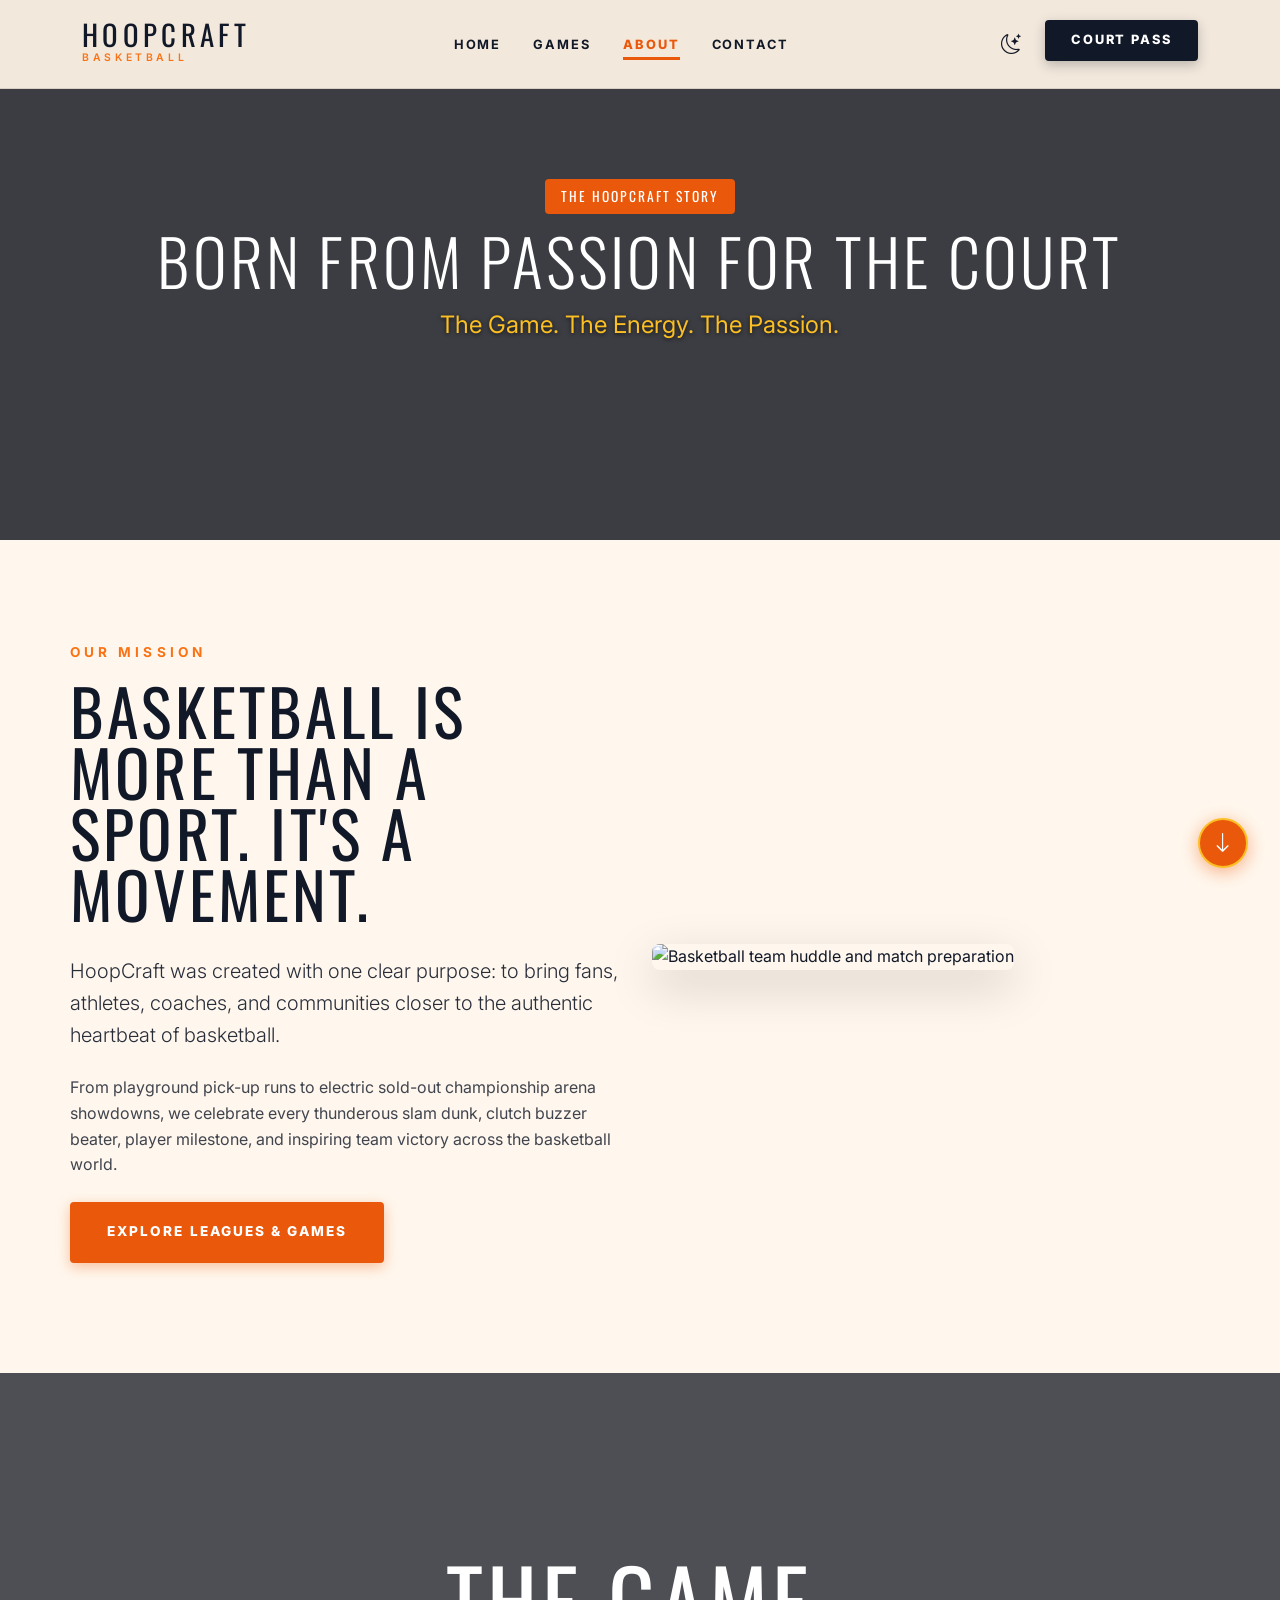
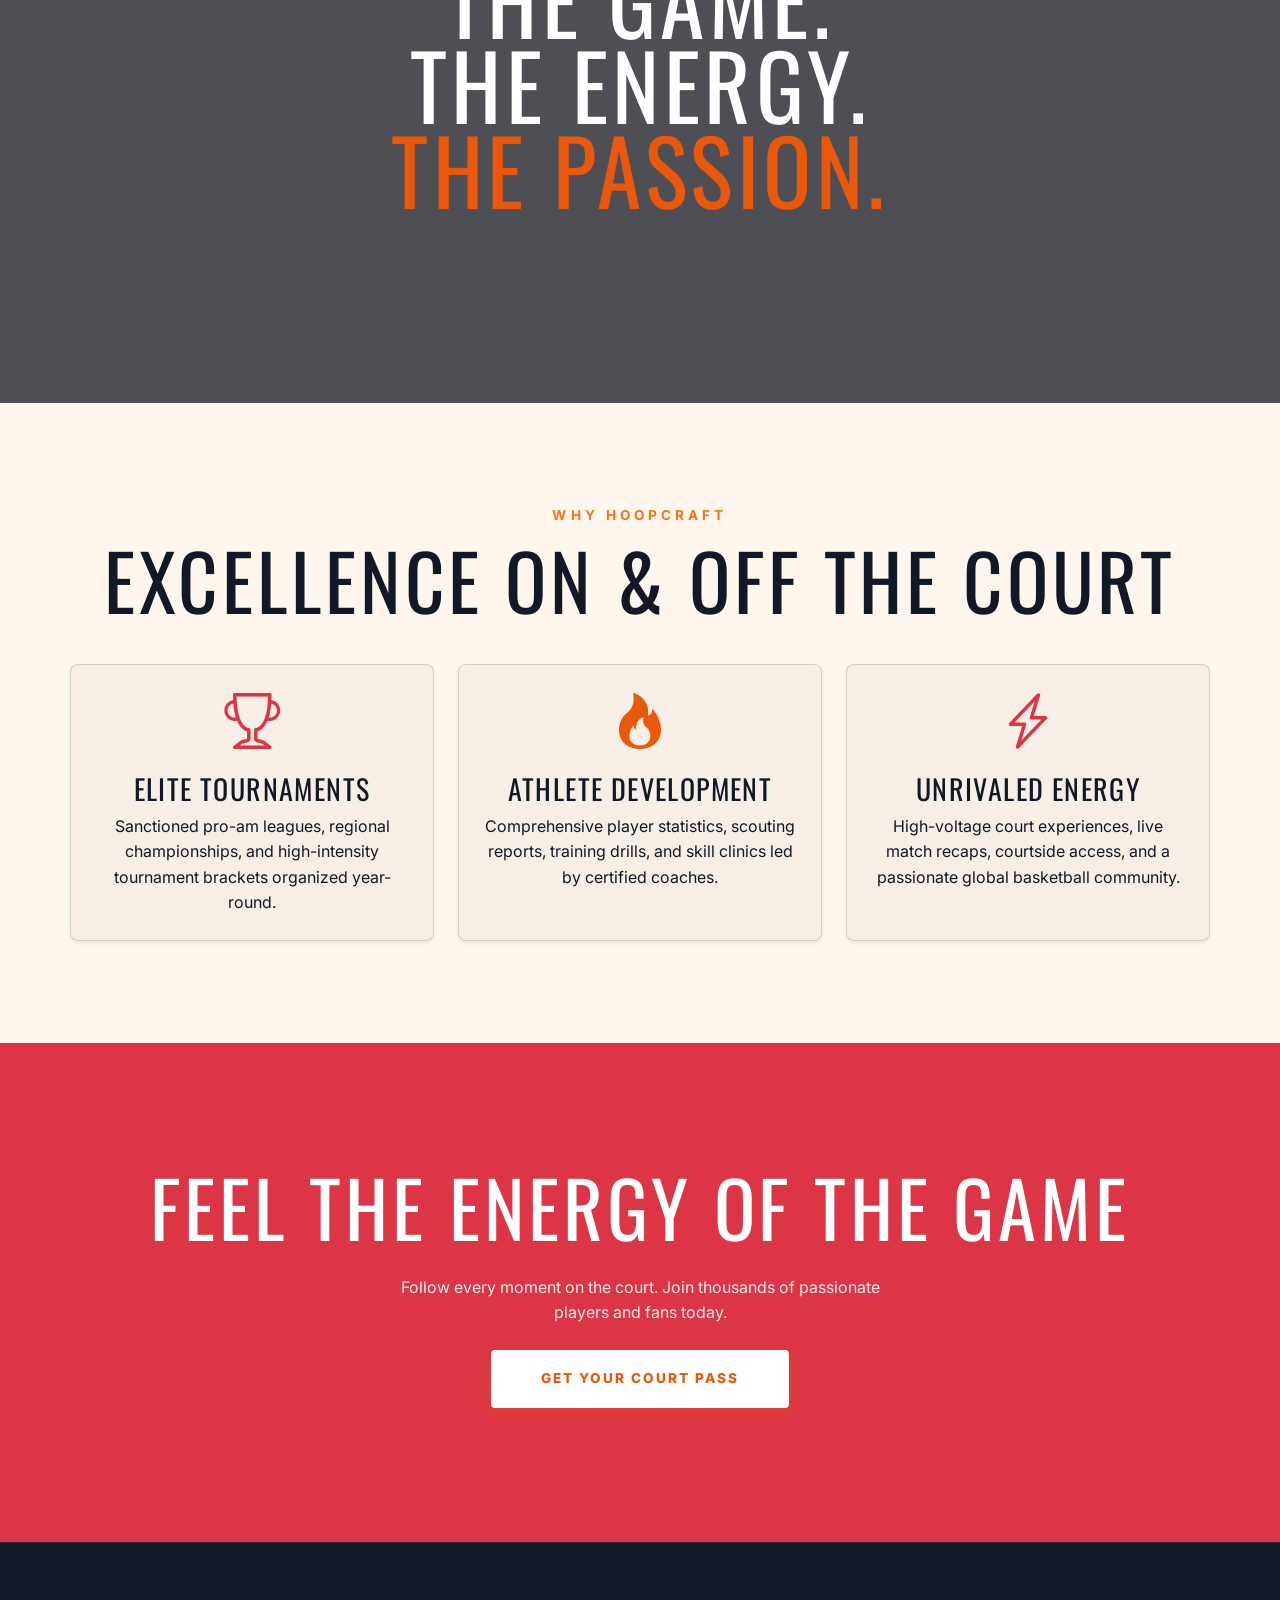
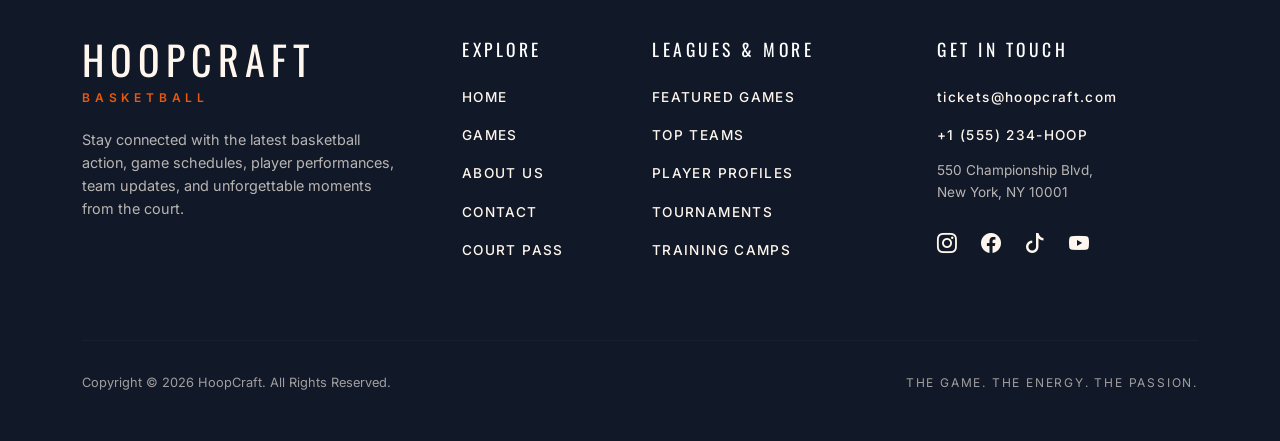
==== commit cc2e1876: "Update navbar layout, hero button sizes, hover animations, scroll button, and dark mode dropdown sty" ====
--- a/about.html
+++ b/about.html
@@ -31,21 +31,21 @@
   <header>
     <nav class="header-nav">
       <div class="container d-flex align-items-center justify-content-between">
-        <!-- Desktop Navigation: Left -->
+        <!-- Logo: Left -->
+        <div class="brand-logo-container">
+          <a href="index.html" class="brand-logo">
+            HOOPCRAFT
+            <span>BASKETBALL</span>
+          </a>
+        </div>
+
+        <!-- Desktop Navigation: Center -->
         <ul class="nav-desktop-links d-flex list-unstyled m-0 p-0">
           <li><a href="index.html" class="nav-link-custom">Home</a></li>
           <li><a href="menu.html" class="nav-link-custom">Games</a></li>
           <li><a href="about.html" class="nav-link-custom active">About</a></li>
           <li><a href="contact.html" class="nav-link-custom">Contact</a></li>
         </ul>
-        
-        <!-- Logo: Center -->
-        <div class="brand-logo-container">
-          <a href="index.html" class="brand-logo">
-            HOOPCRAFT
-            <span>BASKETBALL</span>
-          </a>
-        </div>
 
         <!-- Desktop Navigation: Right -->
         <div class="d-flex align-items-center">
--- a/assets/css/style.css
+++ b/assets/css/style.css
@@ -6,6 +6,7 @@
 @import url('https://fonts.googleapis.com/css2?family=Inter:wght@300;400;500;600;700;800;900&family=Oswald:wght@400;500;600;700&display=swap');
 
 :root {
+  color-scheme: light;
   /* Basketball Brand Colors */
   --color-orange: #F97316;
   --color-deep-orange: #EA580C;
@@ -45,6 +46,7 @@
 }
 
 [data-theme="dark"] {
+  color-scheme: dark;
   --bg-primary: var(--color-deep-black);
   --bg-secondary: var(--color-warm-white);
   --text-primary: var(--color-warm-white);
@@ -392,6 +394,10 @@
 
 /* Typographic Logo */
 .brand-logo-container {
+  text-align: left;
+}
+.coming-soon-wrapper .brand-logo-container,
+.error-404-wrapper .brand-logo-container {
   text-align: center;
 }
 .brand-logo {
@@ -1335,7 +1341,38 @@
 /* Selection menu styled specifically for luxury form */
 select.luxury-input {
   appearance: none;
+  -webkit-appearance: none;
+  -moz-appearance: none;
   cursor: pointer;
+  background-color: transparent;
+}
+
+select.luxury-input option {
+  background-color: #ffffff;
+  color: #111827;
+  padding: 10px;
+}
+
+[data-theme="dark"] select.luxury-input {
+  color-scheme: dark;
+  color: var(--color-warm-white);
+}
+
+[data-theme="dark"] select.luxury-input option {
+  background-color: #111827 !important;
+  color: #FFF7ED !important;
+}
+
+[data-theme="light"] select.luxury-input,
+:root:not([data-theme="dark"]) select.luxury-input {
+  color-scheme: light;
+  color: var(--color-charcoal);
+}
+
+[data-theme="light"] select.luxury-input option,
+:root:not([data-theme="dark"]) select.luxury-input option {
+  background-color: #ffffff !important;
+  color: #111827 !important;
 }
 .select-wrapper {
   position: relative;
@@ -1598,6 +1635,17 @@
   .hero-scroll-indicator,
   .hero-est {
     display: none !important;
+  }
+  .hero-actions {
+    display: flex;
+    flex-direction: column;
+    width: 100%;
+    gap: 1rem !important;
+  }
+  .hero-actions .btn-premium {
+    width: 100%;
+    max-width: 280px;
+    text-align: center;
   }
   .dishes-row {
     gap: 1.5rem;
@@ -1687,6 +1735,50 @@
 :root:not([data-theme="dark"]) .page-hero-content .text-warning {
   color: #FBBF24 !important; /* Bright Gold for high legibility over dark card image overlays */
   text-shadow: 0 1px 4px rgba(0, 0, 0, 0.7);
+}
+
+/* Category Cards Hover Animation System (Below Hero Section) */
+.group-hover-box {
+  transition: transform 0.4s cubic-bezier(0.25, 1, 0.5, 1), box-shadow 0.4s cubic-bezier(0.25, 1, 0.5, 1), border-color 0.4s ease;
+  border: 2px solid transparent;
+  cursor: pointer;
+}
+
+.group-hover-box .transition-transform {
+  transition: transform 0.6s cubic-bezier(0.25, 1, 0.5, 1);
+}
+
+.group-hover-box h3 {
+  transition: color 0.3s ease;
+}
+
+.group-hover-box .text-warning {
+  transition: transform 0.3s ease, color 0.3s ease, text-shadow 0.3s ease;
+  display: inline-block;
+}
+
+a:hover .group-hover-box,
+.group-hover-box:hover {
+  transform: translateY(-6px);
+  box-shadow: 0 16px 36px rgba(0, 0, 0, 0.35), 0 0 20px rgba(234, 88, 12, 0.3) !important;
+  border-color: var(--color-orange);
+}
+
+a:hover .group-hover-box .transition-transform,
+.group-hover-box:hover .transition-transform {
+  transform: scale(1.08);
+}
+
+a:hover .group-hover-box h3,
+.group-hover-box:hover h3 {
+  color: var(--color-gold) !important;
+}
+
+a:hover .group-hover-box .text-warning,
+.group-hover-box:hover .text-warning {
+  color: #ffffff !important;
+  text-shadow: 0 0 12px rgba(251, 191, 36, 0.9);
+  transform: translateX(6px);
 }
 
 [data-theme="light"] input[type="date"]::-webkit-calendar-picker-indicator,
@@ -1964,3 +2056,74 @@
     padding-bottom: 3.5rem;
   }
 }
+
+/* Floating Top-to-Bottom Scroll Action Button */
+.scroll-top-bottom-btn {
+  position: fixed;
+  bottom: 2rem;
+  right: 2rem;
+  width: 50px;
+  height: 50px;
+  border-radius: 50%;
+  background: var(--color-deep-orange);
+  color: #ffffff !important;
+  border: 2px solid var(--color-gold);
+  box-shadow: 0 4px 18px rgba(234, 88, 12, 0.45);
+  display: flex;
+  align-items: center;
+  justify-content: center;
+  font-size: 1.35rem;
+  cursor: pointer;
+  z-index: 1500;
+  transition: transform 0.3s cubic-bezier(0.25, 1, 0.5, 1), background-color 0.3s ease, box-shadow 0.3s ease, border-color 0.3s ease;
+  outline: none;
+  text-decoration: none;
+}
+
+.scroll-top-bottom-btn:hover {
+  background: var(--color-gold);
+  color: #111827 !important;
+  border-color: #ffffff;
+  transform: translateY(-4px) scale(1.08);
+  box-shadow: 0 8px 25px rgba(251, 191, 36, 0.6);
+}
+
+.scroll-top-bottom-btn:active {
+  transform: translateY(-1px) scale(0.98);
+}
+
+.scroll-top-bottom-btn i {
+  transition: transform 0.3s ease;
+  line-height: 1;
+}
+
+.scroll-top-bottom-btn:hover i {
+  transform: translateY(2px);
+}
+
+.scroll-top-bottom-btn.pointing-up:hover i {
+  transform: translateY(-2px);
+}
+
+[data-theme="dark"] .scroll-top-bottom-btn {
+  background: var(--color-deep-orange);
+  border-color: var(--color-gold);
+  color: #ffffff !important;
+  box-shadow: 0 4px 20px rgba(249, 115, 22, 0.5);
+}
+
+[data-theme="dark"] .scroll-top-bottom-btn:hover {
+  background: var(--color-gold);
+  color: #111827 !important;
+}
+
+@media (max-width: 768px) {
+  .scroll-top-bottom-btn {
+    bottom: 1.25rem;
+    right: 1.25rem;
+    width: 44px;
+    height: 44px;
+    font-size: 1.2rem;
+  }
+}
+
